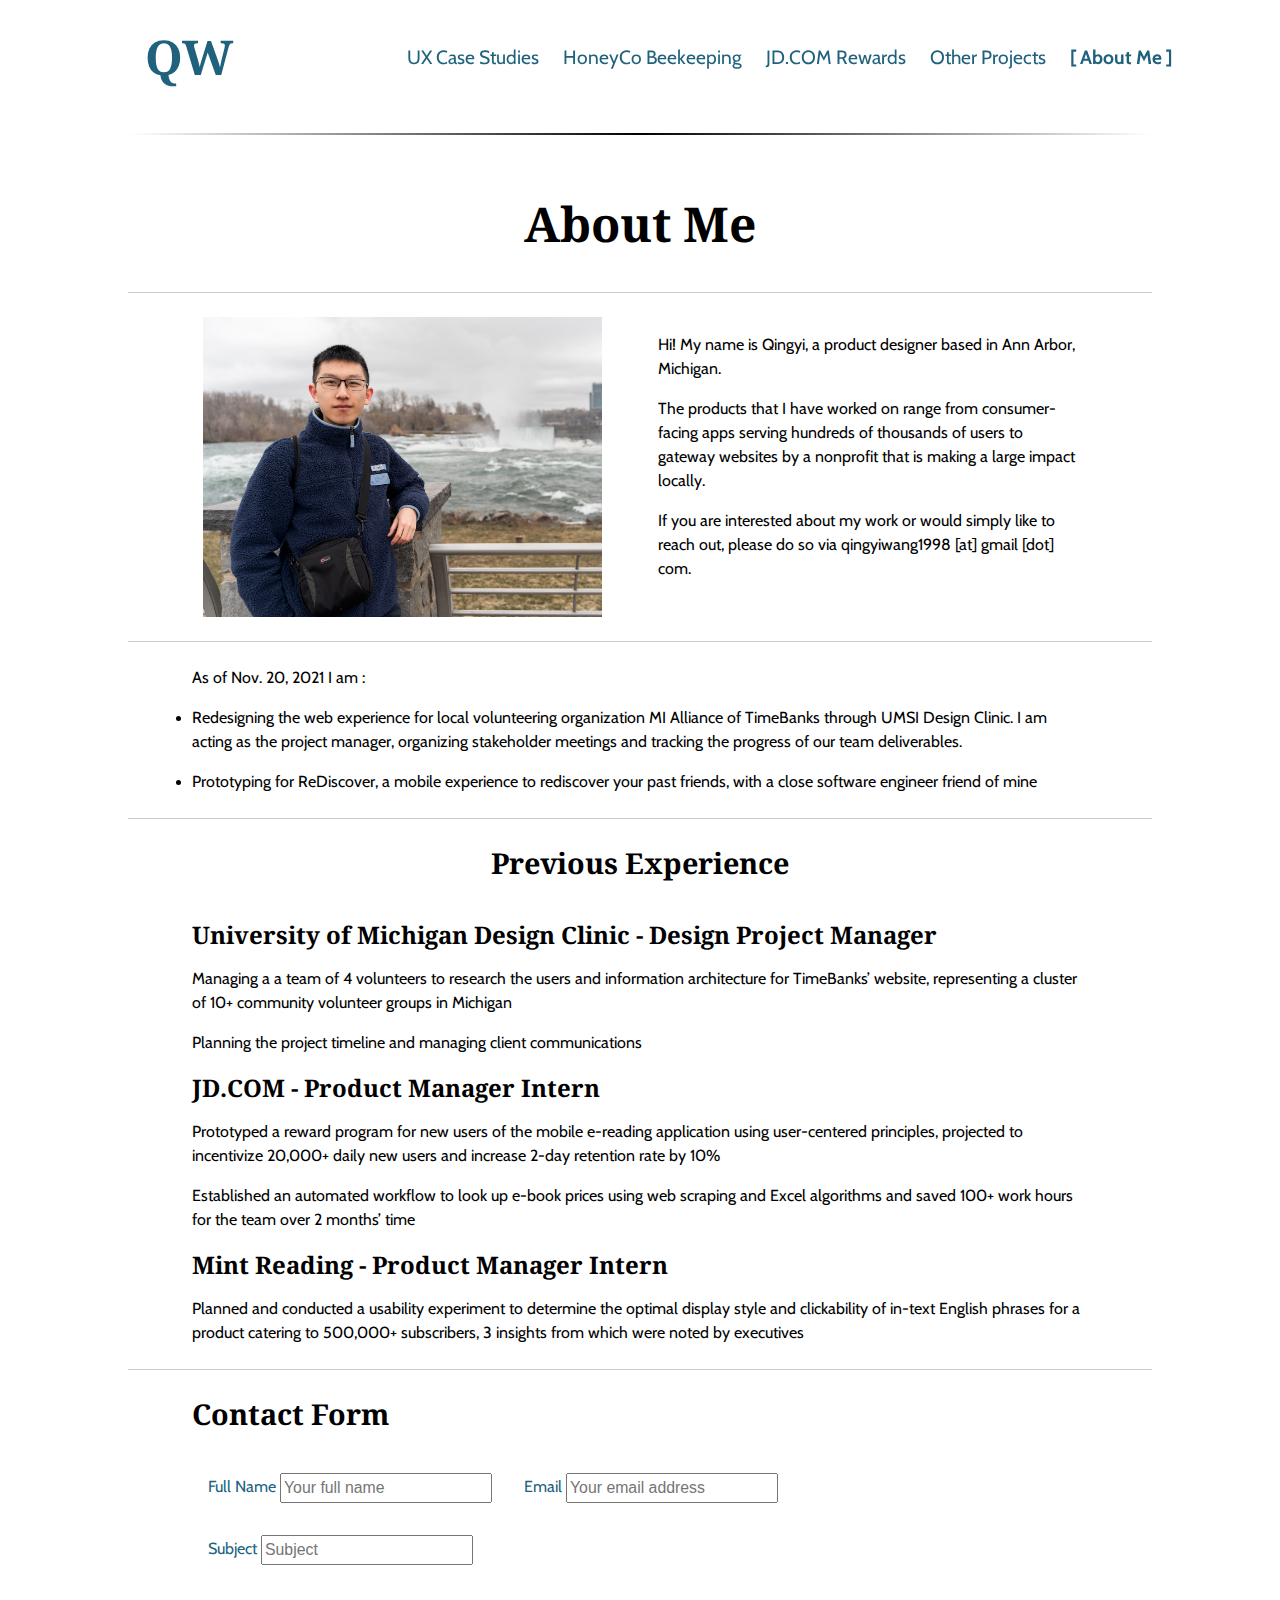
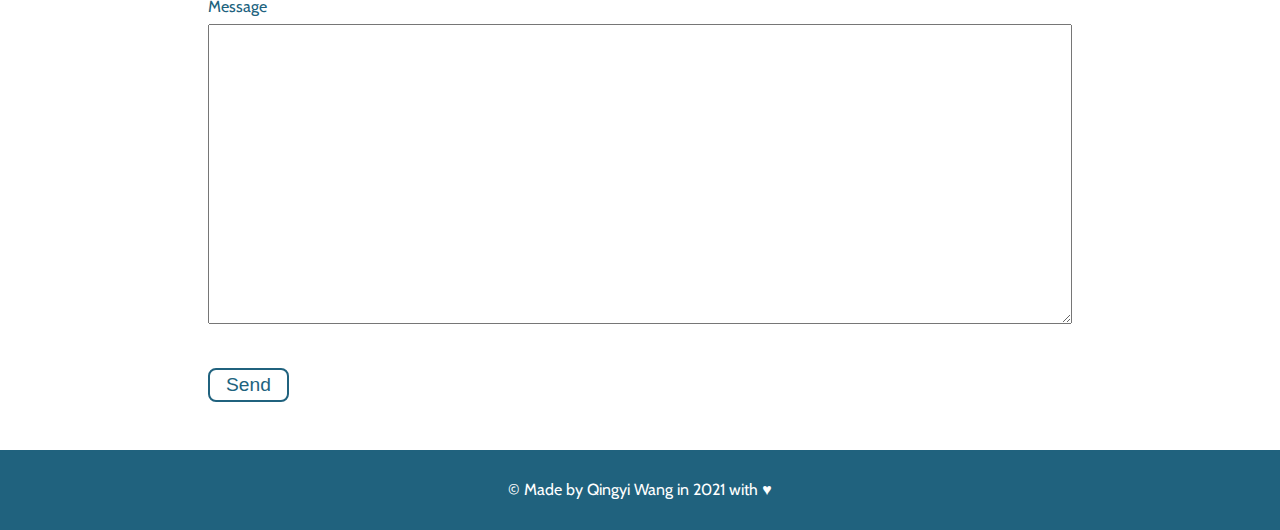
==== about.html @ 40dd43f3 "Add files via upload" ====
<!DOCTYPE html>
<html lang="en">

<head>
    <meta charset="utf-8">
    <meta name="viewport" content="width=device-width, initial-scale=1">
    <link rel="shortcut icon" href="images/favicon.png" type="image/x-icon" aria-label="favicon-letter-q">
    <link rel="stylesheet" type="text/css" href="css/html5reset.css">
    <link rel="stylesheet" type="text/css" href="css/style.css">
    <link rel="stylesheet" href="https://fonts.googleapis.com/css?family=Noto+Serif">
    <link rel="stylesheet" href="https://fonts.googleapis.com/css?family=Cabin">
    <script src="js/menu.js" defer></script>
    <title> Qingyi Wang - About Me </title>

    <!-- Global site tag (gtag.js) - Google Analytics -->
    <script async src="https://www.googletagmanager.com/gtag/js?id=G-PHNY5TTPVH"></script>
    <script>
        window.dataLayer = window.dataLayer || [];

        function gtag() {
            dataLayer.push(arguments);
        }
        gtag('js', new Date());
        gtag('config', 'G-PHNY5TTPVH');
    </script>
</head>

<body>
    <header>
        <a class="skip-key" href="#content">Skip to content</a>
        <nav class="navbar">
            <h1 class="my-initials">QW</h1>
            <div class="icon-wrapper">
                <img class="menu-icon" src="images/hamburger_icon.svg" alt="navigation-menu" tabindex=0>
            </div>
            <hr class="nav-divider">
            <div class="nav-links-container">
                <div class="nav-links">
                    <a id="case-studies-link" href="index.html">UX Case Studies</a>
                    <a id="honeyco-link" href="honeyco.html">HoneyCo Beekeeping</a>
                    <a id="jd-link" href="jd.html">JD.COM Rewards</a>
                    <a id="other-projects-link" href="projects.html">Other Projects</a>
                    <a id="about-me-link" class="current-page-link" href="about.html">[ About Me ]</a>
                </div>
                <hr class="nav-divider nav-divider-mobile">
            </div>
        </nav>
    </header>
    <main id="content">
        <h1 class="case-title">About Me</h1>
        <hr>

        <div class="content-box about-textbox">
            <div class="intro-1">
                <p>Hi! My name is Qingyi, a product designer based in Ann Arbor, Michigan.</p>

                <p>The products that I have worked on range from consumer-facing apps serving hundreds of thousands of
                    users to gateway websites by a nonprofit that is making a large impact locally. </p>

                <p>If you are interested about my work or would simply like to reach out, please do so via
                    qingyiwang1998 [at] gmail [dot] com.</p>
            </div>

            <!-- Flip card photo implementation-->

            <div class="flip-card-outer" tabindex="0">
                <div class="flip-card-inner">
                    <div class="flip-card-front">
                        <img class="flip-card-image" src="images/my-photo.jpg" alt="my-photo">
                    </div>

                    <div class="flip-card-back">
                        <div class="flip-card-text">
                            <p class="p1">I love traveling and singing. I got to do both on a choir trip to Buffalo, NY
                                :)</p>
                        </div>
                    </div>
                </div>
            </div>

        </div>

        <hr>

        <div class="content-box">
            <div class="intro-2">
                <p>As of Nov. 20, 2021 I am :</p>

                <ul class="text-list">
                    <li>
                        <p>Redesigning the web experience for local volunteering organization MI Alliance of TimeBanks
                            through UMSI Design Clinic. I am acting as the project manager, organizing stakeholder
                            meetings and tracking the progress of our team deliverables.</p>
                    </li>

                    <li>
                        <p>Prototyping for ReDiscover, a mobile experience to rediscover your past friends, with a close
                            software engineer friend of mine</p>
                    </li>
            </div>
        </div>

        <hr>

        <div class="content-box">
            <h2 class="experience-header">Previous Experience</h2>

            <h3>University of Michigan Design Clinic - Design Project Manager </h3>
            <p>Managing a a team of 4 volunteers to research the users and information architecture for TimeBanks’
                website, representing a cluster of 10+ community volunteer groups in Michigan</p>
            <p>Planning the project timeline and managing client communications</p>

            <h3>JD.COM - Product Manager Intern </h3>
            <p>Prototyped a reward program for new users of the mobile e-reading application using user-centered
                principles, projected to incentivize 20,000+ daily new users and increase 2-day retention rate by 10%
            </p>
            <p>Established an automated workflow to look up e-book prices using web scraping and Excel algorithms and
                saved 100+ work hours for the team over 2 months’ time</p>

            <h3>Mint Reading - Product Manager Intern </h3>
            <p>Planned and conducted a usability experiment to determine the optimal display style and clickability of
                in-text English phrases for a product catering to 500,000+ subscribers, 3 insights from which were noted
                by executives</p>
        </div>

        <hr>

        <div class="content-box">
            <h2>Contact Form</h2>
        <div class="form-box">
            
            <form action="https://formspree.io/f/mayvwgkl" method="POST" class="contact-form">
                <div class="form-item">
                    <label for="fullname">Full Name</label>
                    <input type="text" id="fullname" name="fullname" placeholder="Your full name">
                </div>

                <div class="form-item">
                    <label for="email">Email</label>
                    <input type="email" id="email" name="email" placeholder="Your email address">
                </div>


                <div class="form-item">
                    <label for="subject">Subject</label>
                    <input type="text" id="subject" name="subject" placeholder="Subject">
                </div>

                <div class="form-item">
                    <label for="msg">Message</label>
                    <textarea id="msg" name="message" rows="40"></textarea>
                        
                </div>

                <div class="line-break"></div>

                <button type="submit">Send</button>

            </form>
        </div>

    </div>

    </main>
    <footer>
        <div class="footer-container">
            <p class="footer-text"> &copy; Made by Qingyi Wang in 2021 with &hearts; </p>
        </div>
    </footer>
</body>
---- css/style.css ----
body{
    font-size: 16px;
    padding: 0;
    margin: 0;
}

h1{
    font-family: "Noto Serif", "Times New Roman", serif;
    font-size: 3rem;
    padding: 12px 12px 12px 12px; 
    font-weight: 700;
}

h2{
    font-family: "Noto Serif", "Times New Roman", serif;
    font-weight: 700;
    font-size: 1.8rem;
    margin: 24px 0 24px 0;
}

h3{
    font-family: "Noto Serif", "Times New Roman", serif;
    font-weight: 700;
    font-size: 1.5rem;
    margin: 16px 0 16px 0;
}

hr{
    background: rgba(255,255,255,0);
    margin: 24px 5% 8px 5%;
}

a{
    font-family: "Cabin", "Arial", sans-serif;
    color: #20627E;
}

p{
    font-family: "Cabin", "Arial", sans-serif;
    line-height: 1.5;
    padding: 0;
    font-size: 1rem;
    margin: 16px 0 16px 0;
}

ul{
    margin: 16px 0 16px 0;
    display: block;
}

li{
    list-style-type: disc;
    margin: 16px 0 16px 0;
}

header{
    background: rgb(255,255,255);
    background: linear-gradient(180deg, rgba(255,255,255,1) 95%, rgba(255,255,255,0) 100%);
    position: sticky;
    top: 0px;
    padding: 12px 0 12px 0;
    z-index: 2;
}

*:focus{
    border: 2px solid #20627E;
    border-radius: 5px;
}

.p1{
    font-size: 1.2rem;
}

li > p{
    margin: 0;
}

.content-box{
    margin: 24px 10%;
}

.menu-icon{
    position: absolute;
    right: 10%;
    top: 40px;
    border: 2px solid transparent;
}

.icon-wrapper{
    cursor: pointer;
}

.nav-links{
    display: flex;
    flex-flow: column nowrap;
}

.nav-links > a{
    text-align: center;
    font-size: 1.5rem;
    text-decoration: none;
    padding: 4px 0 4px 0;
    margin: 4px 0 4px 0;
}

.nav-links-container{
    display: none;
}

.current-page-link{
    font-weight: 700;
}

.nav-divider{
    background: linear-gradient(90deg, rgba(255,255,255,0) 0%, rgba(0,0,0,1) 50%, rgba(255,255,255,0) 100%);
    height: 2px;
    border: 0;
}

.skip-key{
    position: absolute;
    padding: 4px;
    border: 1px solid #000000;
    left: -200px;
    top: -50px;
    -webkit-transition: top 0.3s cubic-bezier(.48,.04,.53,.92), left 0.3s cubic-bezier(.48,.04,.53,.92);
}

.skip-key:focus{
    left: 0px;
    top: 0px;
}

.my-initials{
    margin-left: 5%;
    display: inline-block;
    color: #20627E;
}

#name{
    color: #20627E;
}

.footer-container{
    background-color: #20627E;
    margin-top: 48px;
    margin-bottom: -50px;
    padding: 12px 5% 12px 5%;
}

.footer-text{
    text-align: center;
    color: #FFFFFF;
    font-size: 1rem;
}

.case-studies-gallery, .page-gallery{
    display: grid;
    grid-auto-rows: min-content;
    grid-template-columns: 70%;
    justify-content: center;
    row-gap: 12px;
}

.page-gallery > img{
    border: 1px solid #000000;
}

.single-image{
    width: 100%;
    margin: 12px 0 12px 0;
}

.case-thumbnail{
    width: 100%;
    height: 240px;
    object-fit: scale-down;
    border: 1px solid #000000;
    border-radius: 8px;
}

.case-study{
    display: grid;
    grid-template-rows: 6fr 1fr 1fr;
    align-items: start;
}

.case-name, .case-type{
    margin: 0;
    padding: 0;
}

.case-name{
    font-size: 1.5rem;
}

.case-type{
    font-size: 0.8rem;
    color: #000000;
}

.case-title, .page-title{
    text-align: center;
    margin: 24px 15% 24px 15%;
    font-weight: 700;
}

.case-summary{
    display: grid;
    grid-template-columns: 70%;
    justify-content: center;
    margin-top: 24px;
}

.case-summary > img{
    border: 2px solid #20627E;
}

.case-property{
    text-decoration: underline;
    font-weight: 700;
}

.case-textbox > p{
    margin: 12px 0 12px 0;
}

.problem-statement{
    margin-top: 32px;
}

.experience-header{
    text-align: center;
    margin-bottom: 36px;
}

/* Parallax Image CSS Styling */

.parallax-box{
    margin: 36px 0 36px 0;
    padding: 12px;
    background-attachment: fixed;
    background-position: center;
    background-size: cover;
    color: #FFFFFF;
    background-image: url("../images/parallax.jpeg");
    background-repeat: no-repeat;
}

/* Flip Card CSS Styling */

.flip-card-outer{
    position: relative;
    background-color: transparent;
    height: 300px;
    width: 100%;
    perspective: 1000px;
    z-index: 0;
}

.flip-card-inner{
    position: relative;
    width: 100%;
    height: 100%;
    transition: transform 0.8s;
    transform-style: preserve-3d;
}

.flip-card-outer:hover .flip-card-inner {
    transform: rotateY(180deg);
}

.flip-card-outer:focus .flip-card-inner {
    transform: rotateY(180deg);
}

.flip-card-front, .flip-card-back{
    position: absolute;
    width: 100%;
    height: 100%;
    -webkit-backface-visibility: hidden;
    backface-visibility: hidden;
}

.flip-card-front{
    background-color: #FFFFFF;
    color: #000000;
}

.flip-card-back{
    background-color: #20627E;
    color: white;
    transform: rotateY(180deg);
}

.flip-card-text{
    text-align: center;
}

.flip-card-image{
    height: 100%;
    width: 100%;
    object-fit: contain;
}

.flip-card-text > .p1{
    position: absolute;
    padding: 0 5%;
    top: 30%;
}

/* Contact Form CSS Styling*/

.contact-form{
    display: flex;
    flex-flow: row wrap;
}

.form-item{
    padding: 8px;
    margin: 8px;
}

.form-item > label{
    font-family: "Cabin", "Arial", sans-serif;
    font-size: 1rem;
    color: #20627E;
}

.form-item > input{
    height: 30px;
}

.form-item:nth-child(4){
    width: 100%;
}

#msg{
    margin-top: 8px;
    width: 100%;
    height: 300px;
}

.line-break{
    width: 100%;
}

.contact-form > button{
    width: auto;
    height: auto;
    margin-left: 16px;
    padding: 4px 16px 4px 16px;
    font-size: 1.2rem;
    background-color: #FFFFFF;
    color: #20627E;
    border: 2px solid #20627E;
    border-radius: 8px;
    margin-top: 24px;
}

@media screen and (prefers-reduced-motion: reduce){
    .skip-key, .flip-card-outer .flip-card-inner{
        animation: none;
        transition: none;
        -webkit-transition: none;
    }

    .parallax-box{
        background-attachment: local;
    }
}

/* Disable sticky header for horizontal phone */

@media screen and (min-width: 768px) and (max-height: 500px) {
    header{
        position: static;
    }
}

@media screen and (min-width: 768px) {

    hr{
        margin-left: 10%;
        margin-right: 10%;
    }

    .content-box{
        margin: 24px 15%;
    }

    .my-initials{
        text-align: center;
        margin: 0;
        order: 1;
    }

    .navbar{
        display: flex;
        flex-flow: column nowrap;
    }

    .nav-divider:first-of-type{
        order: 3;
    }
    
    .icon-wrapper{
        display: none;
    }

    body .nav-links-container{
        display: block;
        order: 2;
    }

    .nav-links{
        margin: 12px 15% 12px 15%;
        flex-flow: row wrap;
        column-gap: 24px;
        justify-content: center;
    }

    .nav-links > a{
        font-size: 1.2rem;
    }

    .nav-divider-mobile{
        display: none;
    }

    .case-studies-gallery, .page-gallery{
        grid-template-columns: 35% 35%;
        column-gap: 24px;
        margin-top: 36px;
    }

    .page-gallery > img{
        width: 100%;
        height: 240px;
        object-fit: scale-down;
    }

    .about-textbox{
        display: flex;
        flex-flow: row wrap;
        gap: 5%;
    }

    .flip-card-outer{
        order: 1;
        max-width: 47%;
        object-fit: scale-down;
        margin: 0;
    } 
    
    .intro-1{
        order: 2;
        max-width: 47%;
        overflow: auto;
    }

    .intro-1 > p{
        margin-left: 0;
        margin-right: 0;
    }
    
    #film-gallery > img{
        object-fit: cover;
    }
}

@media screen and (min-width: 1100px) {
    hr{
        margin-top: 8px;
    }
    
    .navbar{
        flex-flow: row wrap;
        justify-content: space-evenly;
        row-gap: 24px;
    }

    body .nav-links-container{
        display: flex;
        align-items: center;
        width: 72%;
        margin-right: 8%;
    }

    .nav-links{
        display: flex;
        margin: 0;
        width: 100%;
        flex-flow: row wrap;
        align-items: center;
        justify-content: flex-end;
    }

    .nav-divider:first-of-type{
        width: 100%;
    }

    .my-initials{
        margin-left: 10%;
    }
    
    .case-studies-gallery, .page-gallery{
        grid-template-columns: 23% 23% 23%;
        column-gap: 24px;
        margin-top: 36px;
    }
}

@media screen and (min-width: 1500px) {

    main{
        max-width: 1500px;
        margin: auto;
    }

    .navbar{
        max-width: 1800px;
        margin: auto;
    }

}
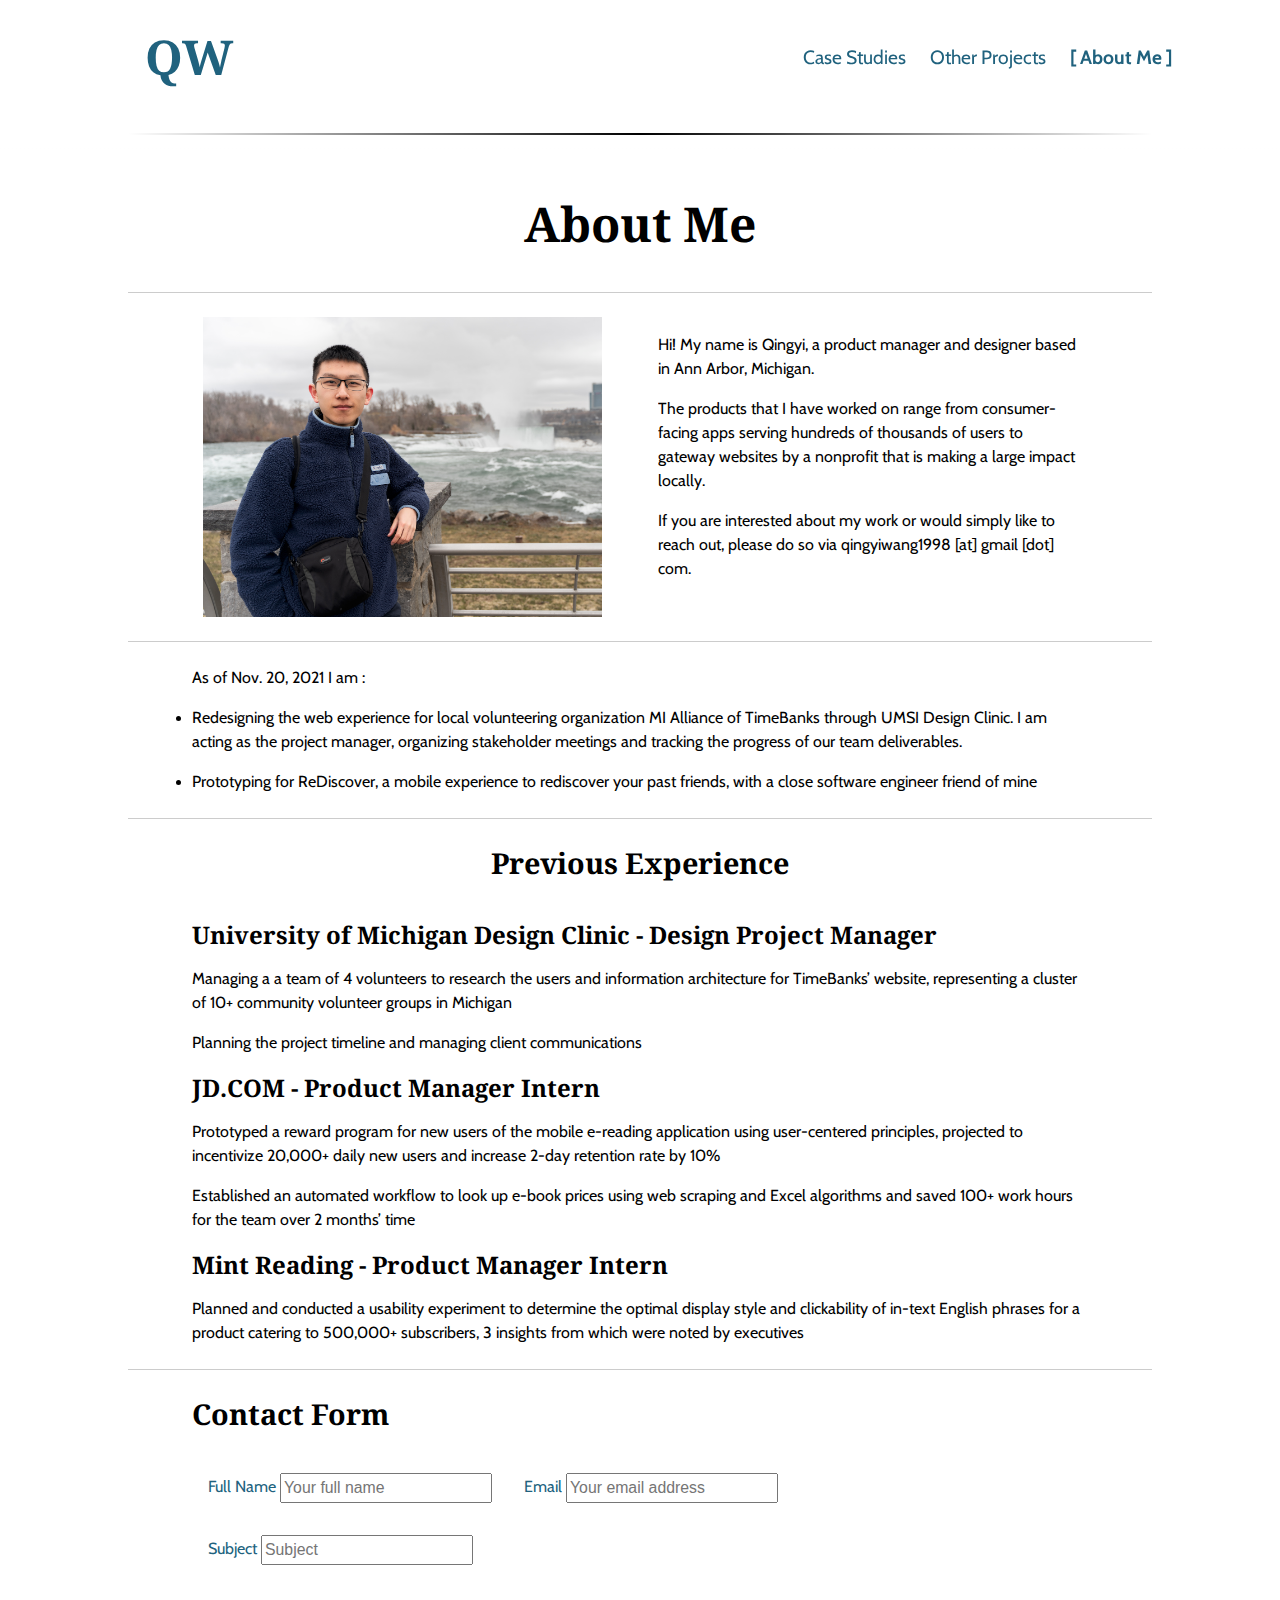
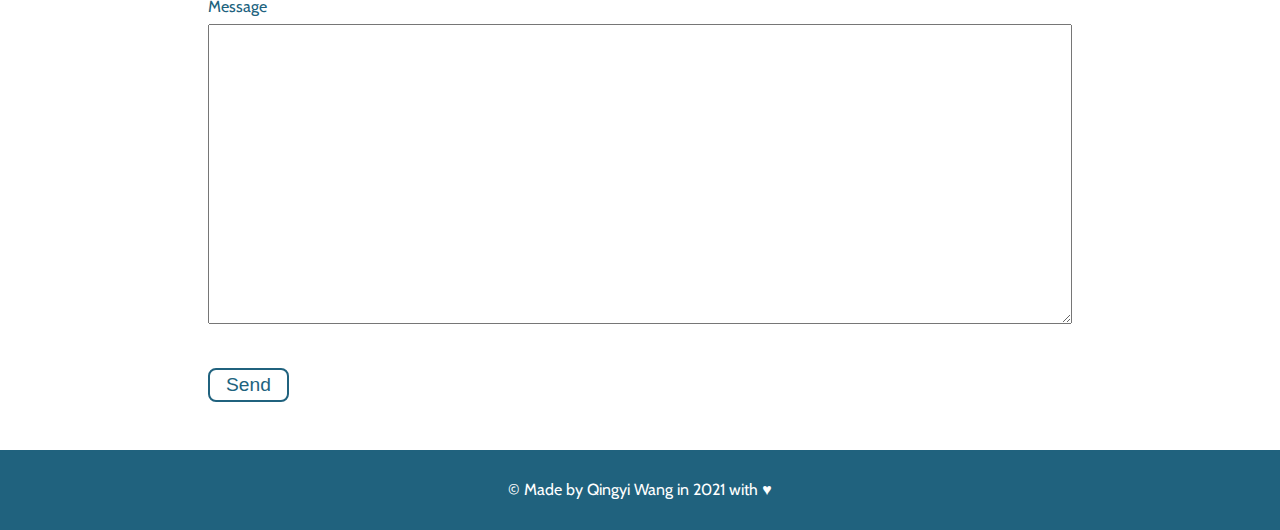
==== commit a883d696: "Add two projects for portfolio site" ====
--- a/about.html
+++ b/about.html
@@ -36,9 +36,7 @@
             <hr class="nav-divider">
             <div class="nav-links-container">
                 <div class="nav-links">
-                    <a id="case-studies-link" href="index.html">UX Case Studies</a>
-                    <a id="honeyco-link" href="honeyco.html">HoneyCo Beekeeping</a>
-                    <a id="jd-link" href="jd.html">JD.COM Rewards</a>
+                    <a id="case-studies-link" href="index.html">Case Studies</a>
                     <a id="other-projects-link" href="projects.html">Other Projects</a>
                     <a id="about-me-link" class="current-page-link" href="about.html">[ About Me ]</a>
                 </div>
@@ -52,7 +50,7 @@
 
         <div class="content-box about-textbox">
             <div class="intro-1">
-                <p>Hi! My name is Qingyi, a product designer based in Ann Arbor, Michigan.</p>
+                <p>Hi! My name is Qingyi, a product manager and designer based in Ann Arbor, Michigan.</p>
 
                 <p>The products that I have worked on range from consumer-facing apps serving hundreds of thousands of
                     users to gateway websites by a nonprofit that is making a large impact locally. </p>
--- a/css/style.css
+++ b/css/style.css
@@ -156,7 +156,7 @@
 
 .case-studies-gallery, .page-gallery{
     display: grid;
-    grid-auto-rows: min-content;
+    grid-auto-rows: auto;
     grid-template-columns: 70%;
     justify-content: center;
     row-gap: 12px;
